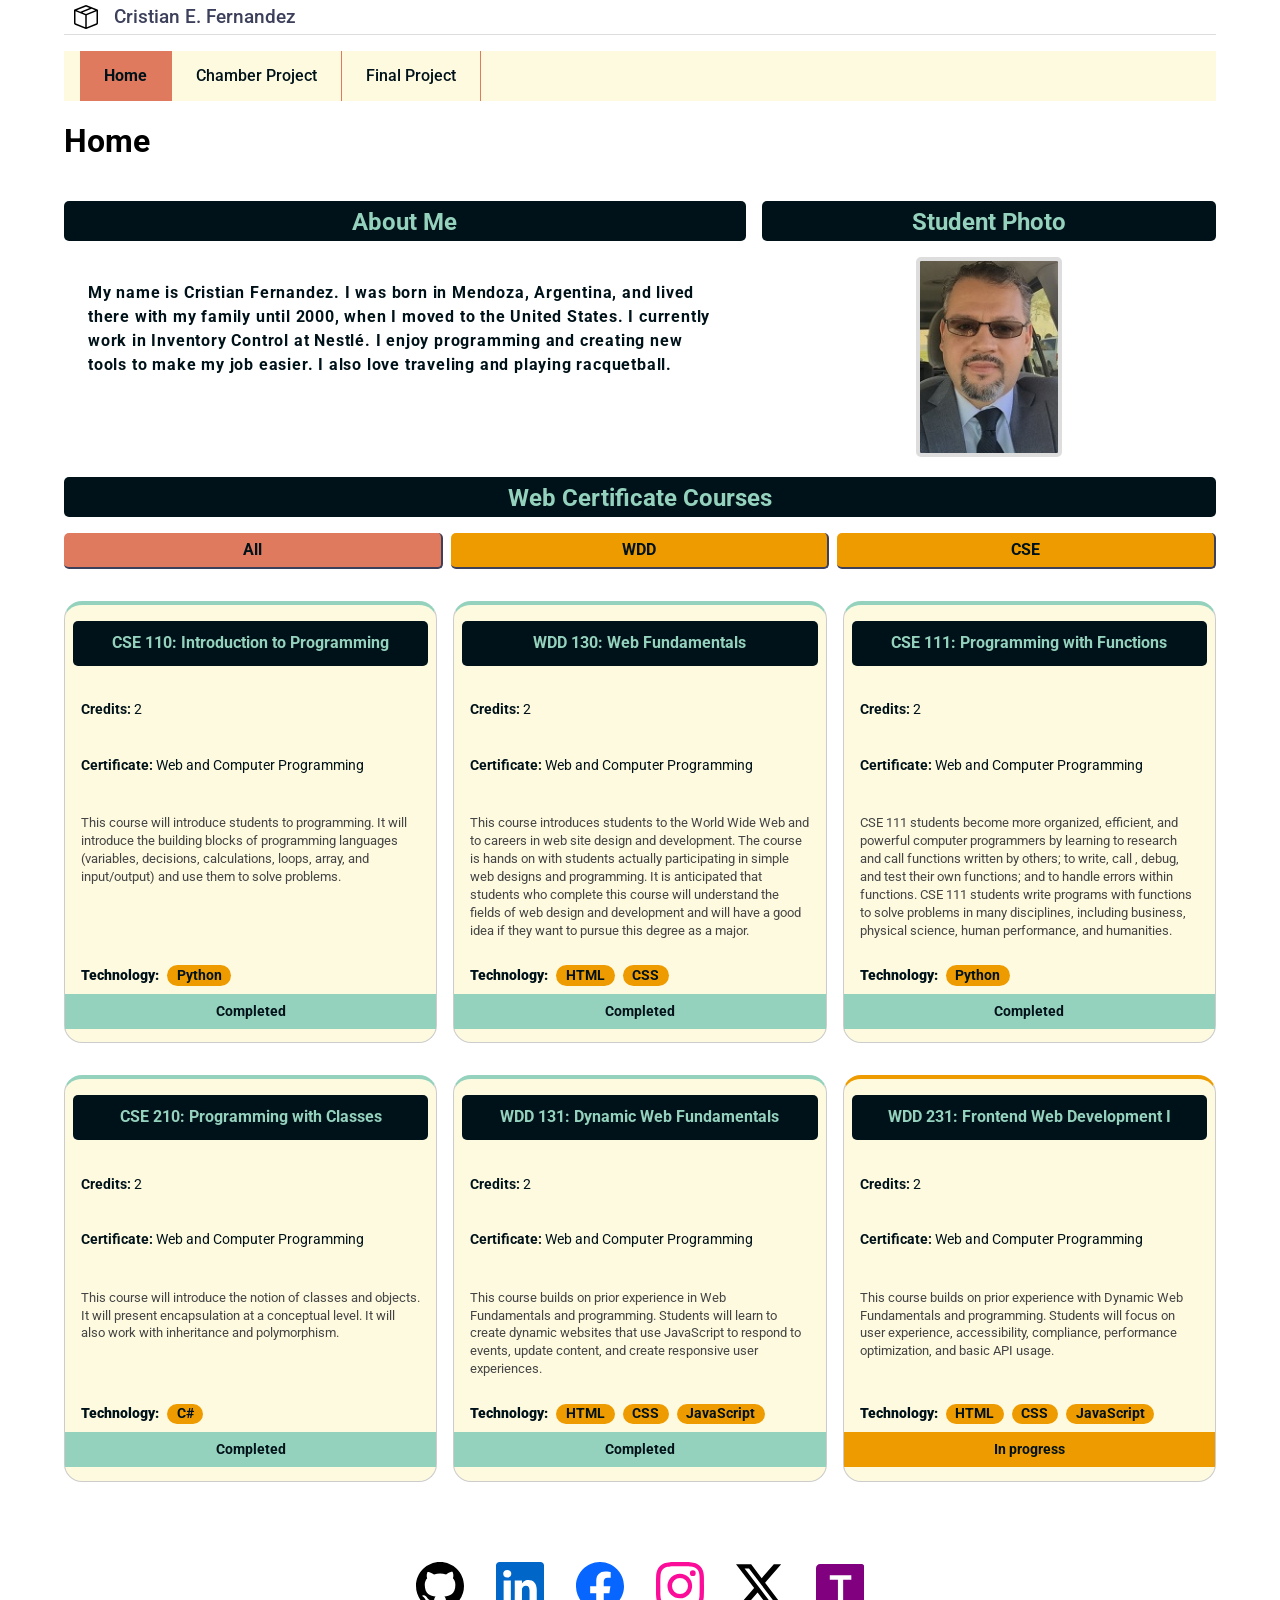
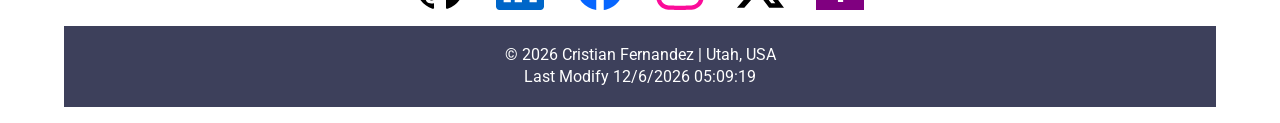
==== index.html @ 50470f6b "05-08-26_4" ====
<!DOCTYPE html>
<html lang="en">
<head>
    <meta charset="UTF-8">
    <meta name="viewport" content="width=device-width, initial-scale=1.0">
    <title>WDD 231 - Web Frontend Development I - Cristian Fernandez</title>
    <meta name="description"
        content="WDD 231 - Web Frontend Development I. Apply the concepts to a page that is responsive in both small and larger views." />
    <meta name="author" content="Cristian Fernandez" />
    <link rel="preconnect" href="https://fonts.googleapis.com">
    <link rel="preconnect" href="https://fonts.gstatic.com" crossorigin>
    <link rel="preload" as="style" href="https://fonts.googleapis.com/css2?family=Roboto:wght@400;700&display=swap">
    <link rel="stylesheet" href="https://fonts.googleapis.com/css2?family=Roboto:wght@400;700&display=swap" media="print"
        onload="this.media='all'">
    <noscript>
        <link rel="stylesheet" href="https://fonts.googleapis.com/css2?family=Roboto:wght@400;700&display=swap">
    </noscript>
    <link rel="stylesheet" href="normalize.css">
    <link rel="stylesheet" href="styles/small.css">
    <link rel="stylesheet" href="styles/larger.css">
    <script src="scripts/courses.js" defer></script>
    <script src="scripts/core.js" defer></script>
</head>
<body>
    <header>
        <img src="images/logo.svg" alt="site logo" width="1" height="1">
        <span>Cristian E. Fernandez</span>
        <button id="nav-button" class="hamburger" aria-label="navigation"></button>
    </header>
    <nav><ul>
        <li class="current"><a href="#">Home</a></li>
        <li><a href="#">Chamber Project</a></li>
        <li><a href="#">Final Project</a></li>
    </ul></nav>
    <main>
        <h1>Home</h1>
        <section class="me">
            <div class="card-top">
                <div class="card-title">
                    <h2>About Me</h2>
                    <p>
                        My name is Cristian Fernandez. I was born in Mendoza, Argentina, and lived there with my family until 2000, when I moved
                        to the United States.
                        I currently work in Inventory Control at Nestlé. I enjoy programming and creating new tools to make my job easier.
                        I also love traveling and playing racquetball.
                    </p>
                </div>
                <div class="card-title">
                    <h2>Student Photo</h2>
                    <img src="images/cristianf.jpg" alt="Portrait of Cristian" width="146" height="200" loading="lazy">
                </div>
            </div>
        </section>


        <section class="card-courses">
            <div class="card-title">
                <h2>Web Certificate Courses</h2>
            </div>
            
            <div class="card-filter">
                <button class="filter-button" aria-label="Filter courses by category">All</button>
                <button class="filter-button" aria-label="Filter courses by category">WDD</button>
                <button class="filter-button" aria-label="Filter courses by category">CSE</button>
            </div>        
        
            <div id="courses-container" class="card-container">
                <!-- dynamically inserted here -->
                
            </div>
        
        </section>
    </main>
    <footer>
        <div class="social-links">
            <a href="https://github.com/your-github-username" target="_blank" rel="github">
                <img src="images/github.svg" alt="GitHub icon">
            </a>
            <a href="https://www.linkedin.com/in/your-linkedin-username" target="_blank" rel="linkedin">
                <img src="images/linkedin.svg" alt="LinkedIn icon">
            </a>
            <a href="https://www.facebook.com/your-facebook-username" target="_blank" rel="facebook">
                <img src="images/facebook.svg" alt="Facebook icon">
            </a>
            <a href="https://www.instagram.com/your-instagram-username" target="_blank" rel="instagram">
                <img src="images/instagram.svg" alt="Instagram icon">
            </a>
            <a href="https://twitter.com/your-twitter-username" target="_blank" rel="twitter">
                <img src="images/twitter-x.svg" alt="Twitter icon">
            </a>
            <a href="https://teams.microsoft.com/your-teams-link" target="_blank" rel="ms-teams">
                <img src="images/microsoft-teams.svg" alt="Microsoft Teams icon">
            </a>
        </div>
        <div class="last-updated">
                <p>&copy; <span id="currentyear"></span></p>
                <p id="lastModified"></p>
        </div>
    </footer>
</body>
</html>
---- styles/small.css ----
/* ------------COLORS------------ */
:root {
    --terracotta: #e07a5f;
    --deep-slate-blue: #3d405b;
    --primary: #0a9396;
    --secondary: #94d2bd;
    --accent: #ee9b00;
    --background: #fefae0;
    --text: #001219;
}
* {
    padding: 0;
    box-sizing: border-box;
}
body {
    font-family: Roboto, Helvetica, sans-serif;
    font-weight: 400;
    max-width: 90%;
    margin: 0 auto;
}

/***************** HEADER *****************/
header {
    display: grid;
    grid-template-columns: 24px auto 44px;
    padding: 5px 0 5px 10px;
    align-items: end;
    border-bottom: solid 1px #ddd;
    column-gap: 8px;
}
header img {
    display: block;
    width: 100%;
    height: auto;
}
header span {
    font-size: 1.2rem;
    color: var(--deep-slate-blue);
    font-weight: 500;
}

/***************** NAVIGATION *****************/
/***************** Hamburger ******************/
.hamburger {
    background: none;
    border: none;
    color: var(--deep-slate-blue);
    cursor: pointer;
}
/* .hamburger::after {
    content: "\2630";
    font-size: 2rem;
} */
.hamburger::before {
    content: "\2630";
    font-size: 1.5rem;
}
.hamburger.show::before {
    content: "\00D7";
}
/******************** Nav ********************/
.navigation {
    display: none;
}
.navigation.show {
    display: block;
}
.navigation ul {
    display: flex;
}

/******************** Nav Menu ********************/
nav {
    background: var(--background);
    display: none;
    width: 100%;
}

nav.show {
    display: block;
}

nav ul {
    list-style: none;
    display: flex;
    flex-direction: column;
    padding: 0;
    margin: 0;
}

nav li {
    border-bottom: 1px solid var(--terracotta);
}

nav li:last-child {
    border-bottom: none;
}

nav a {
    display: block;
    padding: 0.75rem 1rem;
    text-decoration: none;
    color: var(--text);
    font-weight: 500;
    background: var(--background);
    transition: background-color 0.3s ease;
}

nav a:hover {
    background: var(--terracotta);
    color: var(--text);
}

nav li.current a {
    background: var(--terracotta);
    color: var(--text);
    font-weight: 700;
}

/******************** End Nav Menu ********************/


/******************** sections ********************/

.card-top {
    display: block;
    flex-direction: column;
    gap: 1rem;
}

.card-top > :first-child {
    border-radius: 8px;
}

.card-bottom {
    width: 100%;
    border-radius: 8px;
}

.card-top img {
    display: block;
    margin: 0 auto;
    border-radius: 5px;
    border: solid 4px #ddd  ;
    /* width: 146px;
    height: 200px; */
    object-fit: cover;
}

.card-title h2 {
    display: block;
    width: 100%;
    height: 2.5rem;
    padding: 0.5rem;
    text-align: center;
    color: var(--secondary);
    margin-bottom: 1rem;
    background-color: #001219;
    border-radius: 5px;
}
.card-title p {
    padding: 1.5rem;
    line-height: 1.5;
    color: var(--text);
    font-weight: 700;
    letter-spacing: 0.05rem;
}






    /*** card-courses section **/

.card-filter {
    display: flex;
    flex-direction: row;
    justify-content: space-between;
    align-items: center;
    margin-bottom: 1rem;
    gap: 0.5rem;
}

.card-filter button {
    background: var(--accent);
    flex: 1;
    border: none;
    border-bottom: solid 2px var(--deep-slate-blue);
    border-right: solid 2px var(--deep-slate-blue);
    border-radius: 5px;
    color: var(--text);
    font-weight: 700;
    padding: 0.5rem 1rem;
    cursor: pointer;
    transition: background-color 0.2s ease;
}

.card-filter button:hover {
    background: var(--accent);
}

.card-filter button.active {
    background: var(--terracotta);
    color: var(--text);

}

/*** card-container grid ***/

.card-container {
    display: block;
    /* grid-template-columns: repeat(3, 1fr); */
    gap: 1rem;
    margin:  2rem 0;
}

.course-card {
    background-color: var(--background);
    border-radius: 18px;
    display: flex;
    flex-direction: column;
    border: 1px solid #ccc;
    margin-bottom: 1rem;
}

.course-card.completed {
    border-top: 4px solid var(--secondary);
}

.course-card.in-progress {
    border-top: 4px solid var(--accent);
}

.course-card h3 {
    background-color: var(--text);
    color: var(--secondary);
    margin: 1rem 0.5rem ;
    padding: 0.75rem 1rem;
    font-size: 1rem;
    text-align: center;
    line-height: 1.3;
    border-radius: 5px ;
}

.course-card p {
    padding: 0.3rem 1rem;
    font-size: 0.85rem;
    color: var(--text);
    line-height: 1.4;
}

.course-card .description {
    flex-grow: 1;
    font-size: 0.8rem;
    color: #444;
    padding-top: 0.5rem;
}

.tech-list {
    display: flex;
    flex-wrap: wrap;
    align-items: center;
    gap: 0.5rem;
    padding: 0.5rem 1rem;
    font-size: 0.85rem;
    font-weight: 700;
    color: var(--text);
}

.tech-tag {
    background-color: var(--accent);
    color: var(--text);
    font-size: 0.85rem;
    font-weight: 700;
    padding: 0.15rem 0.6rem;
    border-radius: 12px;
}

.course-card .status {
    text-align: center;
    padding: 0.5rem 1rem;
    font-weight: 700;
    font-size: 0.85rem;
    margin-top: auto;
}

.course-card .status.completed {
    background-color: var(--secondary);
    color: var(--text);
}

.course-card .status.in-progress {
    background-color: var(--accent);
    color: var(--text);
}

    /*** End card-courses section **/



/******************** End sections ********************/

/******************** Footer ********************/
footer {
    background: white;
    padding: 1rem 0;
}

footer .social-links {
    display: flex;
    justify-content: center;
    align-items: center;
    gap: 2rem;
    flex-wrap: wrap;
    background: white;
    padding: 1rem 0;
}

footer .social-links a {
    display: inline-flex;
}

footer .social-links img {
    display: block;
    width: 48px;
    height: auto;
}

footer .last-updated {
    background: #3d405b;
    color: white;
    padding: 1rem;
    text-align: center;
}

footer .last-updated p {
    margin: 0.25rem 0;
}
---- styles/larger.css ----
@media only screen and (min-width: 390px) {
    /******************** Header & Nav ********************/
    
    header {
        display: grid;
        grid-template-columns: 24px auto 1fr;
        align-items: center;
        column-gap: 1rem;
    }

    .hamburger {
        display: none;
    }

    nav {
        display: block;
        position: static;
        width: 100%;
        background: var(--background);
        padding: 0 1rem;
        margin-top: 1rem;
    }

    nav ul {
        flex-direction: row;
    }
    
    nav li {
        border-bottom: none;
        border-right: 1px solid var(--terracotta);
    }
    nav a {
        /* gap: 0; */
        padding: 1rem 1.5rem;
        background: transparent;
        color: var(--text);
    }

    nav a:hover {
        background: var(--deep-slate-blue);
        color: white;
    }

    nav li.current a {
        background: var(--terracotta);
        color: var(--text);
    }

    .card-top {
        display: flex;
        flex-direction: row;
        gap: 1rem;
    }
        .card-top> :first-child {
            width: 60%;
            border-radius: 8px;
        }
    .card-top> :nth-child(2) {
        width: 40%;
    }
    .card-container {
        display: grid;
        grid-template-columns: repeat(3, 1fr);
        gap: 1rem;
        margin: 2rem 0;
    }




}
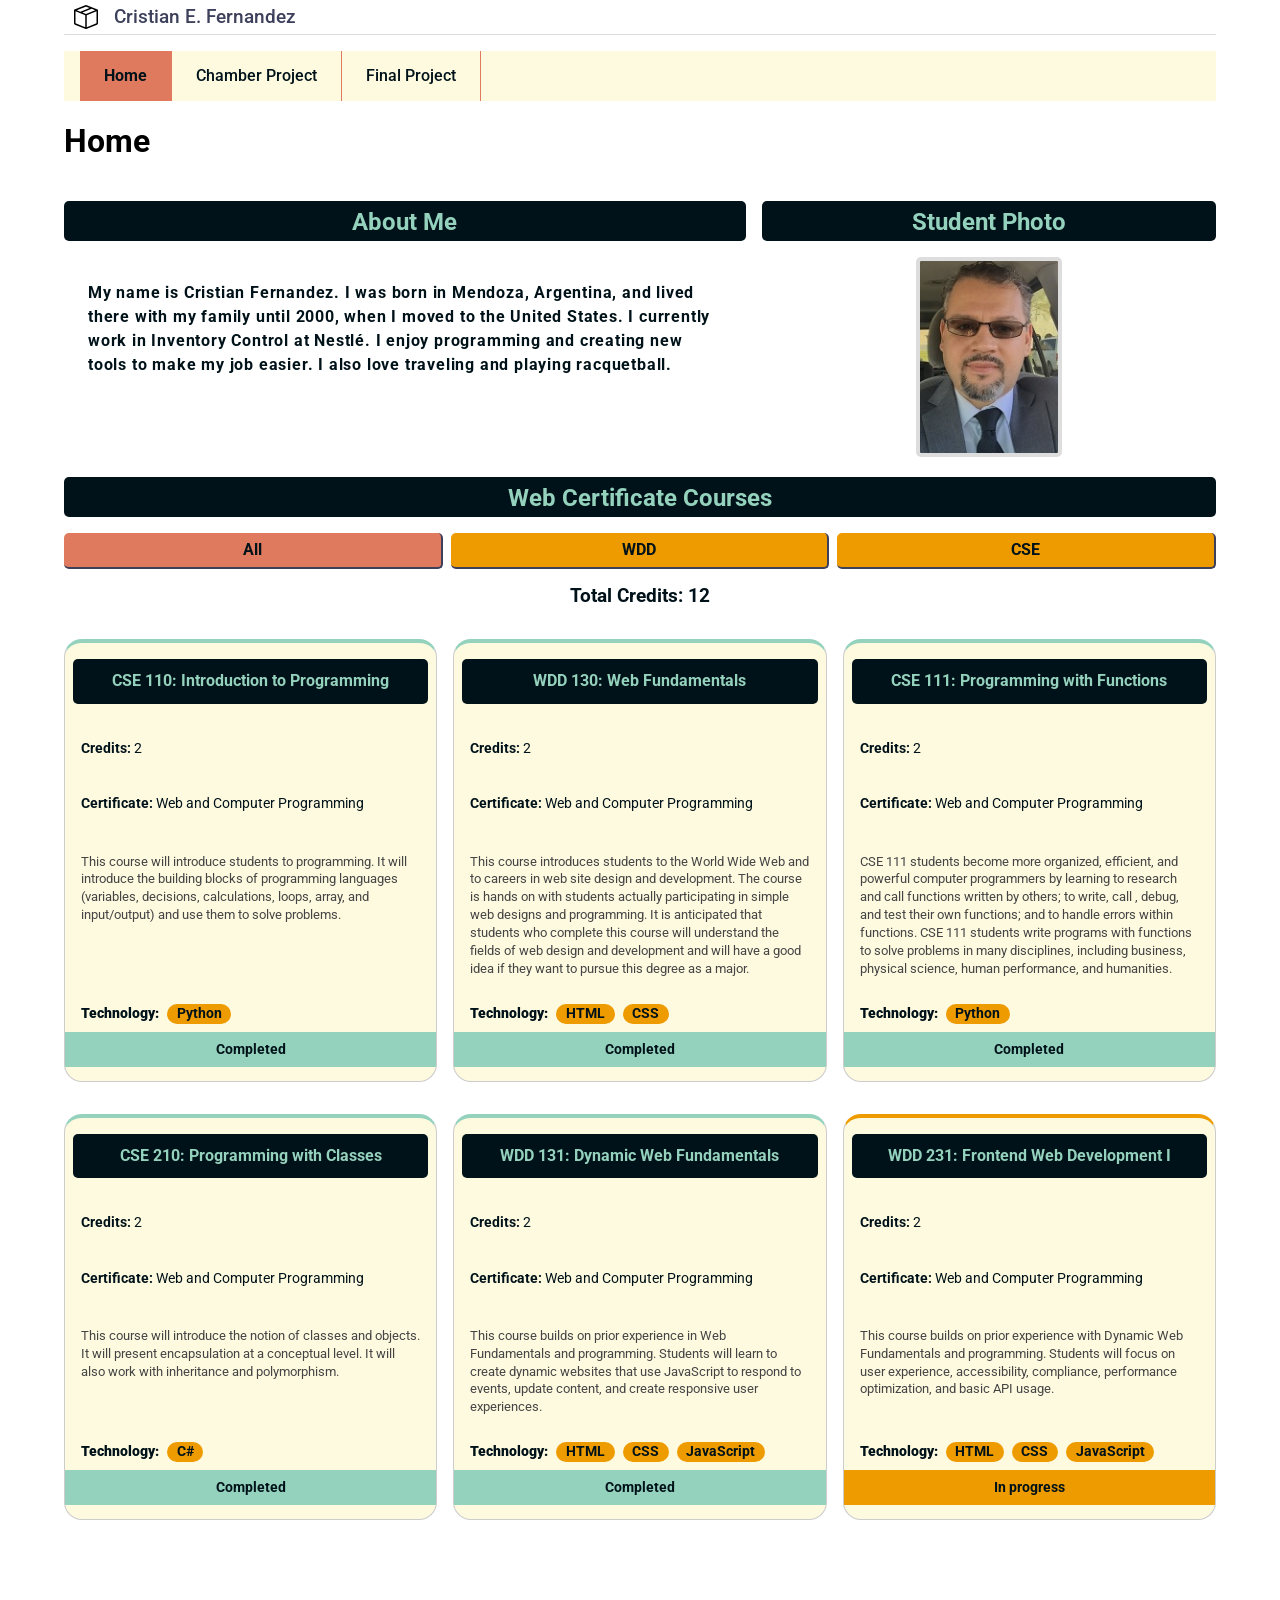
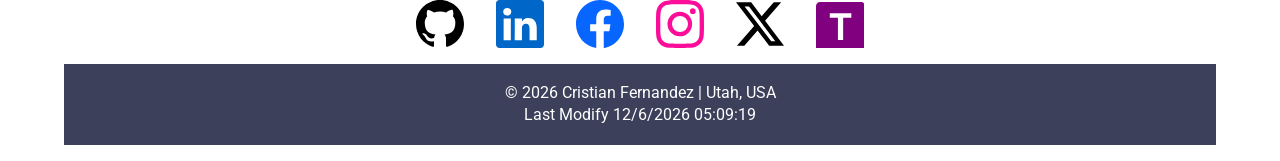
==== commit aadcd694: "05-09-26" ====
--- a/index.html
+++ b/index.html
@@ -57,13 +57,15 @@
             <div class="card-title">
                 <h2>Web Certificate Courses</h2>
             </div>
-            
+        </section>
+        <section>
             <div class="card-filter">
                 <button class="filter-button" aria-label="Filter courses by category">All</button>
                 <button class="filter-button" aria-label="Filter courses by category">WDD</button>
                 <button class="filter-button" aria-label="Filter courses by category">CSE</button>
             </div>        
         
+            <p id="total-credits">Total Credits: 0</p>
             <div id="courses-container" class="card-container">
                 <!-- dynamically inserted here -->
                 
@@ -73,23 +75,23 @@
     </main>
     <footer>
         <div class="social-links">
-            <a href="https://github.com/your-github-username" target="_blank" rel="github">
-                <img src="images/github.svg" alt="GitHub icon">
+            <a href="https://github.com/thecef02" target="_blank" rel="github">
+                <img src="images/github.svg" alt="Link to GitHub web page">
             </a>
-            <a href="https://www.linkedin.com/in/your-linkedin-username" target="_blank" rel="linkedin">
-                <img src="images/linkedin.svg" alt="LinkedIn icon">
+            <a href="https://www.linkedin.com/in/cristian-e-fernandez" target="_blank" rel="linkedin">
+                <img src="images/linkedin.svg" alt="Link to LinkedIn page">
             </a>
             <a href="https://www.facebook.com/your-facebook-username" target="_blank" rel="facebook">
-                <img src="images/facebook.svg" alt="Facebook icon">
+                <img src="images/facebook.svg" alt="Link to Facebook page">
             </a>
             <a href="https://www.instagram.com/your-instagram-username" target="_blank" rel="instagram">
-                <img src="images/instagram.svg" alt="Instagram icon">
+                <img src="images/instagram.svg" alt="Link to Instagram page">
             </a>
             <a href="https://twitter.com/your-twitter-username" target="_blank" rel="twitter">
-                <img src="images/twitter-x.svg" alt="Twitter icon">
+                <img src="images/twitter-x.svg" alt="Link to Twitter page">
             </a>
             <a href="https://teams.microsoft.com/your-teams-link" target="_blank" rel="ms-teams">
-                <img src="images/microsoft-teams.svg" alt="Microsoft Teams icon">
+                <img src="images/microsoft-teams.svg" alt="Link to Microsoft Teams page">
             </a>
         </div>
         <div class="last-updated">
--- a/styles/small.css
+++ b/styles/small.css
@@ -120,6 +120,17 @@
 /******************** End Nav Menu ********************/
 
 
+#total-credits{
+    margin-top: 1rem;
+    font-size: 1.2rem;
+    font-weight: 700;
+    color: var(--text);
+    width: 100%;
+    text-align: center;
+}
+
+
+
 /******************** sections ********************/
 
 .card-top {
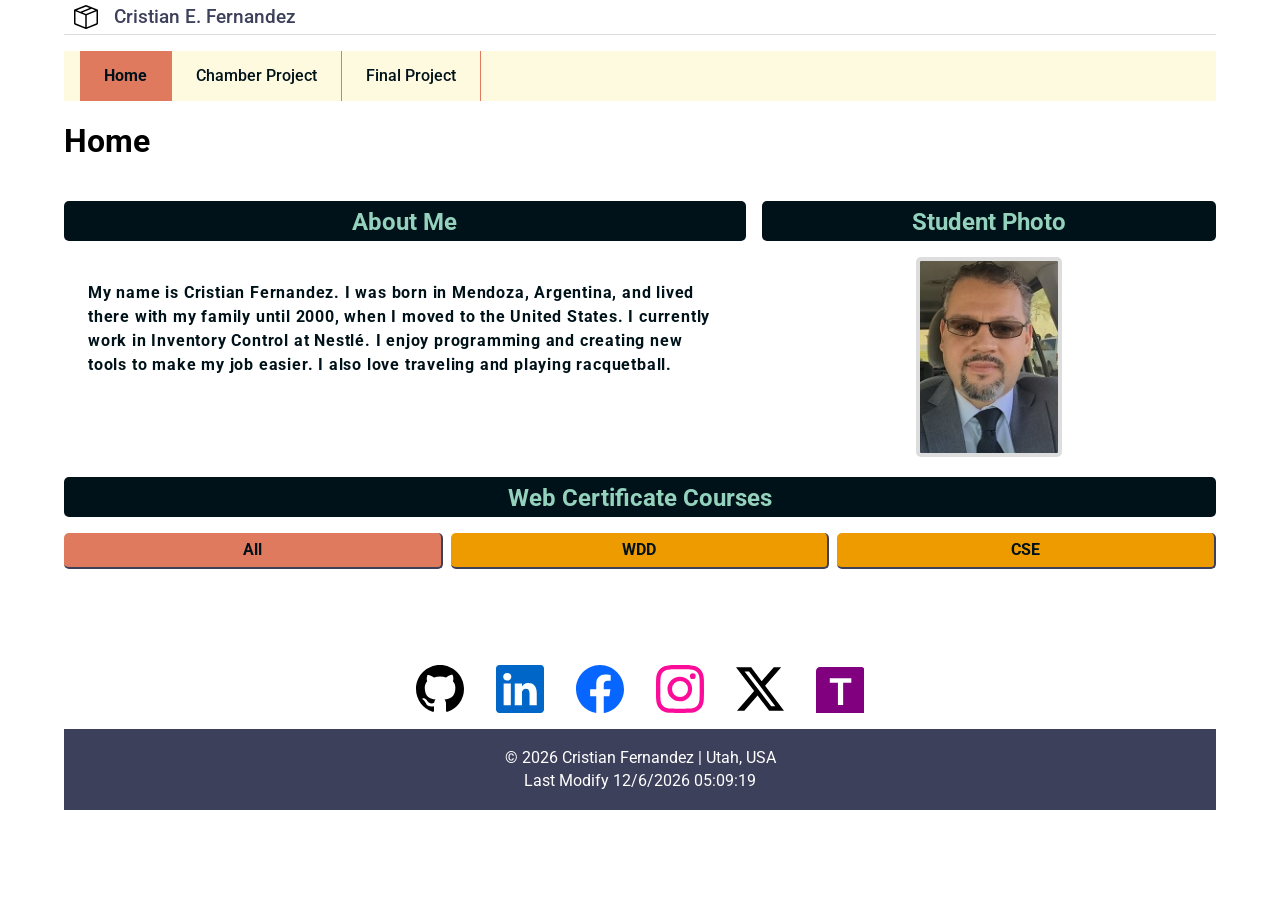
==== commit 977721d2: "05-13-26" ====
--- a/index.html
+++ b/index.html
@@ -7,6 +7,12 @@
     <meta name="description"
         content="WDD 231 - Web Frontend Development I. Apply the concepts to a page that is responsive in both small and larger views." />
     <meta name="author" content="Cristian Fernandez" />
+    
+    <meta property="og:title" content="WDD 231 - Web Frontend Development I">
+    <meta property="og:description" content="Discover learning resources, projects, and insights from WDD 231 - Web Frontend Development I. Explore responsive design, web development techniques, and more." />
+    <meta property="og:url" content="https://thecef02.github.io/wdd231/index.html">
+    <meta property="og:image" content="https://thecef02.github.io/wdd231/images/logo.svg">
+    
     <link rel="preconnect" href="https://fonts.googleapis.com">
     <link rel="preconnect" href="https://fonts.gstatic.com" crossorigin>
     <link rel="preload" as="style" href="https://fonts.googleapis.com/css2?family=Roboto:wght@400;700&display=swap">
@@ -15,6 +21,7 @@
     <noscript>
         <link rel="stylesheet" href="https://fonts.googleapis.com/css2?family=Roboto:wght@400;700&display=swap">
     </noscript>
+    <link rel="icon" href="images/favicon.ico">
     <link rel="stylesheet" href="normalize.css">
     <link rel="stylesheet" href="styles/small.css">
     <link rel="stylesheet" href="styles/larger.css">
@@ -57,15 +64,13 @@
             <div class="card-title">
                 <h2>Web Certificate Courses</h2>
             </div>
-        </section>
-        <section>
+            
             <div class="card-filter">
                 <button class="filter-button" aria-label="Filter courses by category">All</button>
                 <button class="filter-button" aria-label="Filter courses by category">WDD</button>
                 <button class="filter-button" aria-label="Filter courses by category">CSE</button>
             </div>        
         
-            <p id="total-credits">Total Credits: 0</p>
             <div id="courses-container" class="card-container">
                 <!-- dynamically inserted here -->
                 
@@ -75,23 +80,23 @@
     </main>
     <footer>
         <div class="social-links">
-            <a href="https://github.com/thecef02" target="_blank" rel="github">
-                <img src="images/github.svg" alt="Link to GitHub web page">
+            <a href="https://github.com/your-github-username" target="_blank" rel="github">
+                <img src="images/github.svg" alt="GitHub icon">
             </a>
-            <a href="https://www.linkedin.com/in/cristian-e-fernandez" target="_blank" rel="linkedin">
-                <img src="images/linkedin.svg" alt="Link to LinkedIn page">
+            <a href="https://www.linkedin.com/in/your-linkedin-username" target="_blank" rel="linkedin">
+                <img src="images/linkedin.svg" alt="LinkedIn icon">
             </a>
             <a href="https://www.facebook.com/your-facebook-username" target="_blank" rel="facebook">
-                <img src="images/facebook.svg" alt="Link to Facebook page">
+                <img src="images/facebook.svg" alt="Facebook icon">
             </a>
             <a href="https://www.instagram.com/your-instagram-username" target="_blank" rel="instagram">
-                <img src="images/instagram.svg" alt="Link to Instagram page">
+                <img src="images/instagram.svg" alt="Instagram icon">
             </a>
             <a href="https://twitter.com/your-twitter-username" target="_blank" rel="twitter">
-                <img src="images/twitter-x.svg" alt="Link to Twitter page">
+                <img src="images/twitter-x.svg" alt="Twitter icon">
             </a>
             <a href="https://teams.microsoft.com/your-teams-link" target="_blank" rel="ms-teams">
-                <img src="images/microsoft-teams.svg" alt="Link to Microsoft Teams page">
+                <img src="images/microsoft-teams.svg" alt="Microsoft Teams icon">
             </a>
         </div>
         <div class="last-updated">
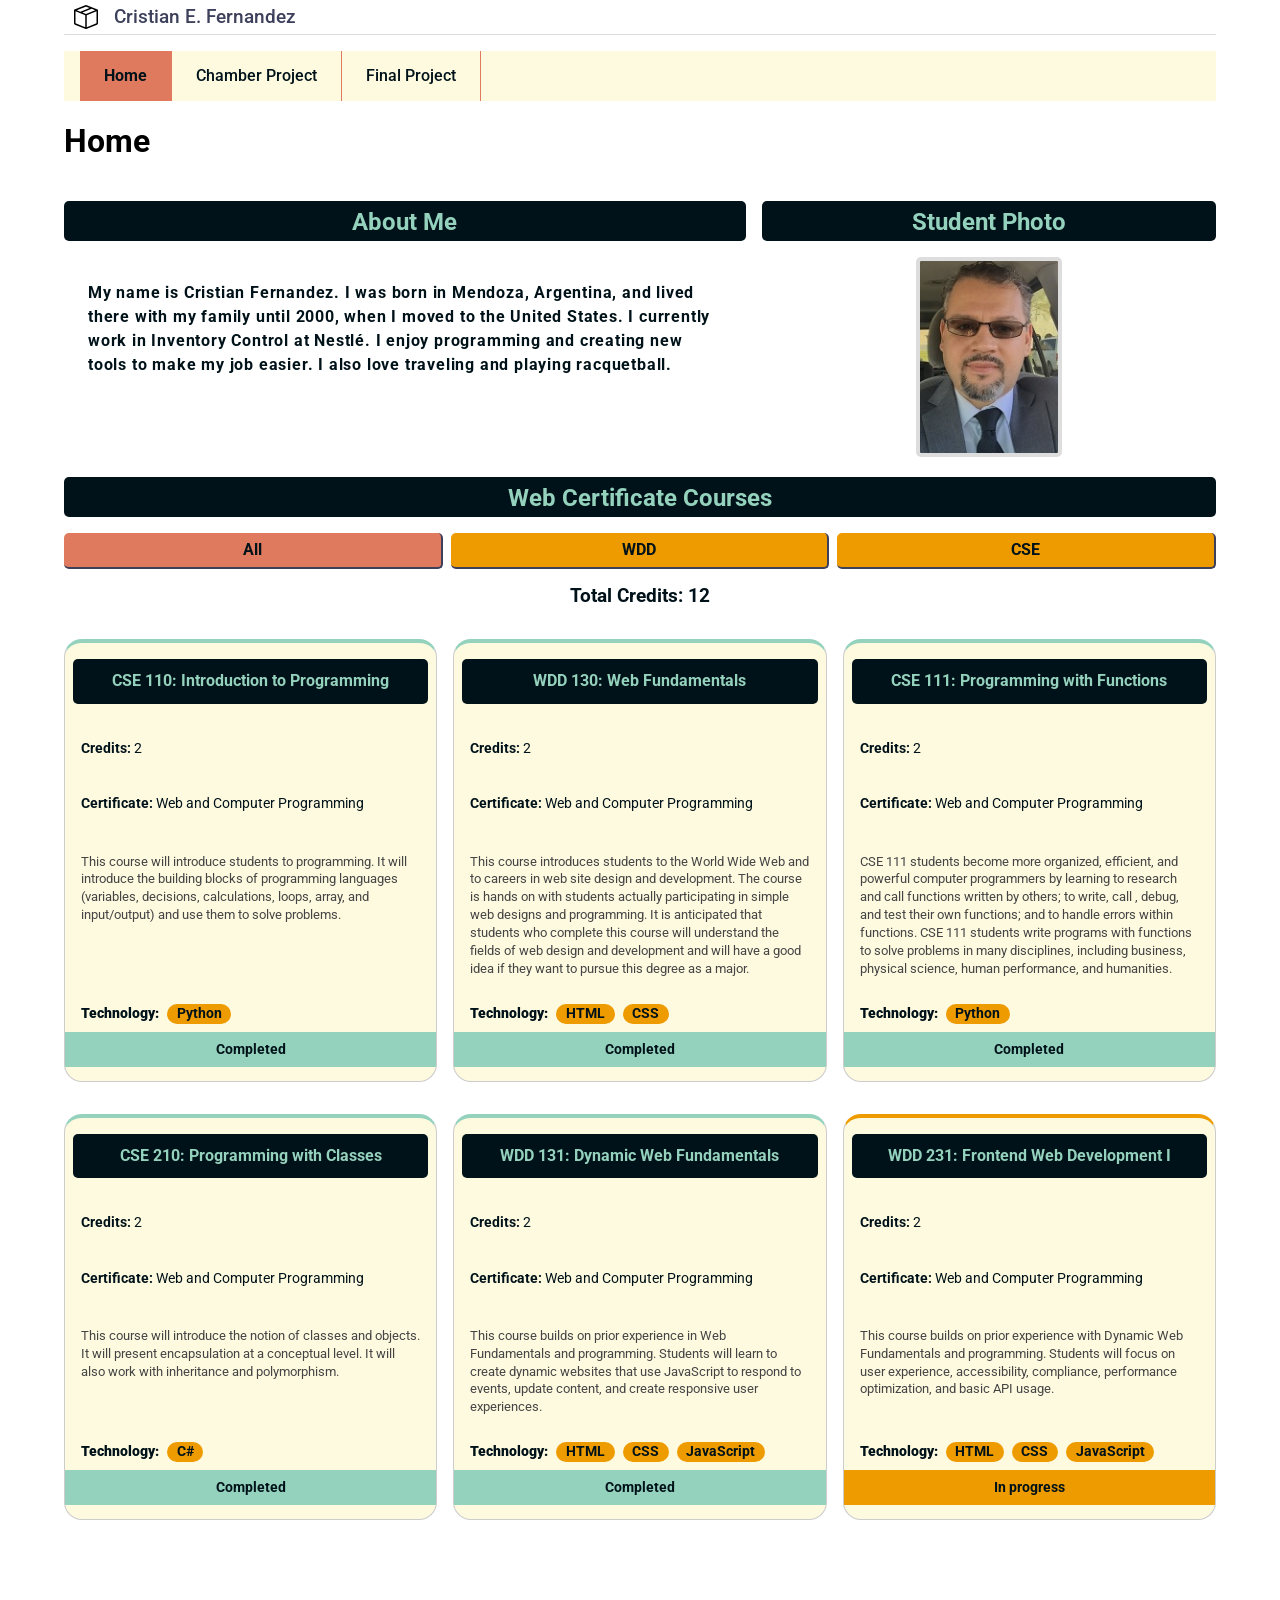
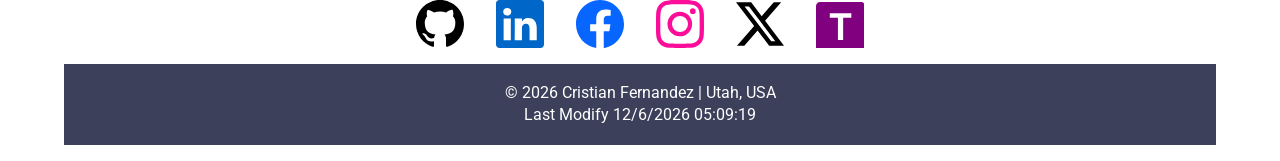
==== commit a2b1221e: "Merge branch 'main' of https://github.com/thecef02/wdd231" ====
--- a/index.html
+++ b/index.html
@@ -64,13 +64,15 @@
             <div class="card-title">
                 <h2>Web Certificate Courses</h2>
             </div>
-            
+        </section>
+        <section>
             <div class="card-filter">
                 <button class="filter-button" aria-label="Filter courses by category">All</button>
                 <button class="filter-button" aria-label="Filter courses by category">WDD</button>
                 <button class="filter-button" aria-label="Filter courses by category">CSE</button>
             </div>        
         
+            <h2 id="total-credits">Total Credits: 0</h2>
             <div id="courses-container" class="card-container">
                 <!-- dynamically inserted here -->
                 
@@ -80,23 +82,23 @@
     </main>
     <footer>
         <div class="social-links">
-            <a href="https://github.com/your-github-username" target="_blank" rel="github">
-                <img src="images/github.svg" alt="GitHub icon">
+            <a href="https://github.com/thecef02" target="_blank" rel="github">
+                <img src="images/github.svg" alt="Link to GitHub web page">
             </a>
-            <a href="https://www.linkedin.com/in/your-linkedin-username" target="_blank" rel="linkedin">
-                <img src="images/linkedin.svg" alt="LinkedIn icon">
+            <a href="https://www.linkedin.com/in/cristian-e-fernandez" target="_blank" rel="linkedin">
+                <img src="images/linkedin.svg" alt="Link to LinkedIn page">
             </a>
             <a href="https://www.facebook.com/your-facebook-username" target="_blank" rel="facebook">
-                <img src="images/facebook.svg" alt="Facebook icon">
+                <img src="images/facebook.svg" alt="Link to Facebook page">
             </a>
             <a href="https://www.instagram.com/your-instagram-username" target="_blank" rel="instagram">
-                <img src="images/instagram.svg" alt="Instagram icon">
+                <img src="images/instagram.svg" alt="Link to Instagram page">
             </a>
             <a href="https://twitter.com/your-twitter-username" target="_blank" rel="twitter">
-                <img src="images/twitter-x.svg" alt="Twitter icon">
+                <img src="images/twitter-x.svg" alt="Link to Twitter page">
             </a>
             <a href="https://teams.microsoft.com/your-teams-link" target="_blank" rel="ms-teams">
-                <img src="images/microsoft-teams.svg" alt="Microsoft Teams icon">
+                <img src="images/microsoft-teams.svg" alt="Link to Microsoft Teams page">
             </a>
         </div>
         <div class="last-updated">
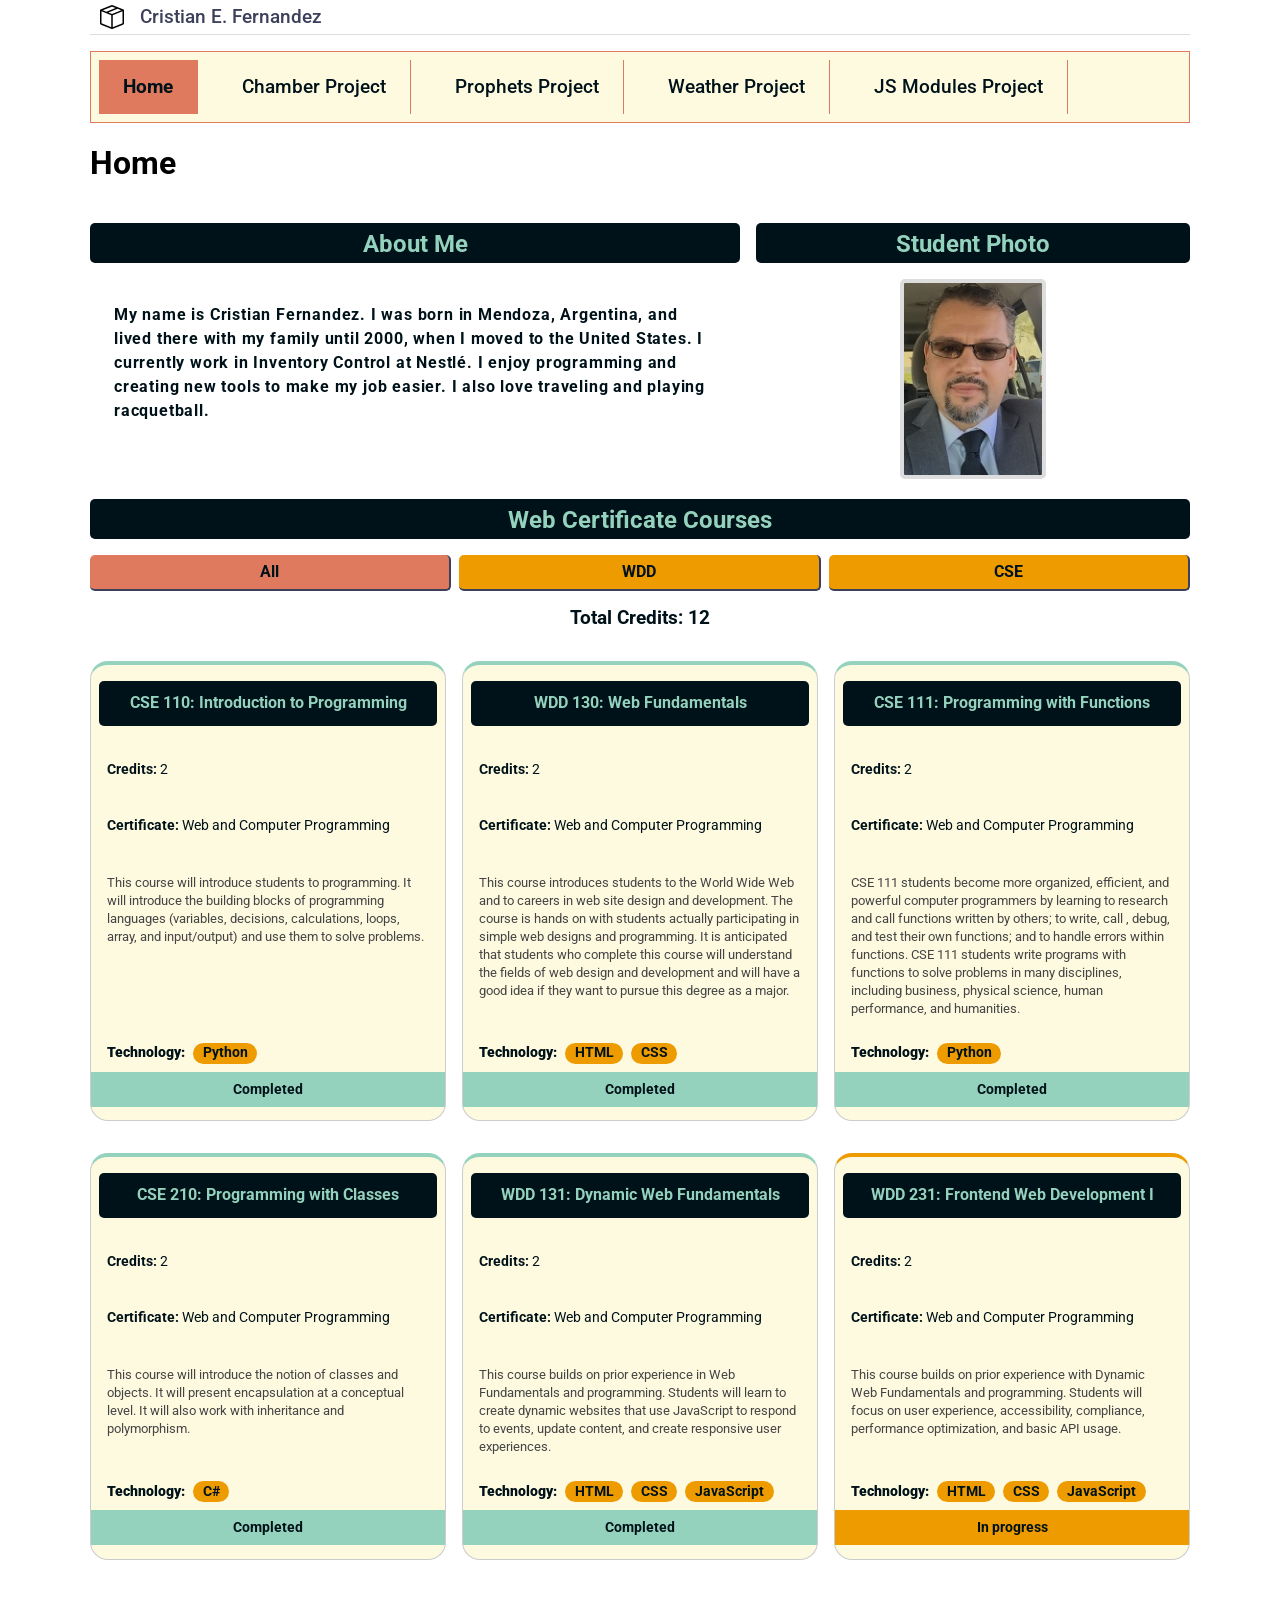
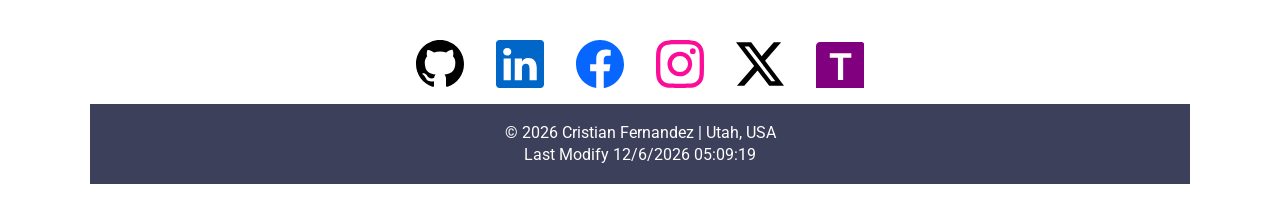
==== commit 2ffc8c00: "05-21-26" ====
--- a/index.html
+++ b/index.html
@@ -36,8 +36,10 @@
     </header>
     <nav><ul>
         <li class="current"><a href="#">Home</a></li>
-        <li><a href="#">Chamber Project</a></li>
-        <li><a href="#">Final Project</a></li>
+        <li><a href="chamber/directory.html">Chamber Project</a></li>
+        <li><a href="prophets.html">Prophets Project</a></li>
+        <li><a href="weather.html">Weather Project</a></li>
+        <li><a href="week3/modules.html">JS Modules Project</a></li>
     </ul></nav>
     <main>
         <h1>Home</h1>
--- a/styles/small.css
+++ b/styles/small.css
@@ -15,7 +15,7 @@
 body {
     font-family: Roboto, Helvetica, sans-serif;
     font-weight: 400;
-    max-width: 90%;
+    max-width: 1100px;
     margin: 0 auto;
 }
 
@@ -74,6 +74,8 @@
     background: var(--background);
     display: none;
     width: 100%;
+    border: solid 1px var(--terracotta);
+    padding: 10px;
 }
 
 nav.show {
@@ -83,7 +85,8 @@
 nav ul {
     list-style: none;
     display: flex;
-    flex-direction: column;
+    flex-wrap: wrap;
+    gap: 0rem 1.25rem;
     padding: 0;
     margin: 0;
 }
@@ -104,6 +107,7 @@
     font-weight: 500;
     background: var(--background);
     transition: background-color 0.3s ease;
+    font-size: 1.2rem;
 }
 
 nav a:hover {
--- a/styles/larger.css
+++ b/styles/larger.css
@@ -17,7 +17,7 @@
         position: static;
         width: 100%;
         background: var(--background);
-        padding: 0 1rem;
+        padding: 0.5rem;
         margin-top: 1rem;
     }
 
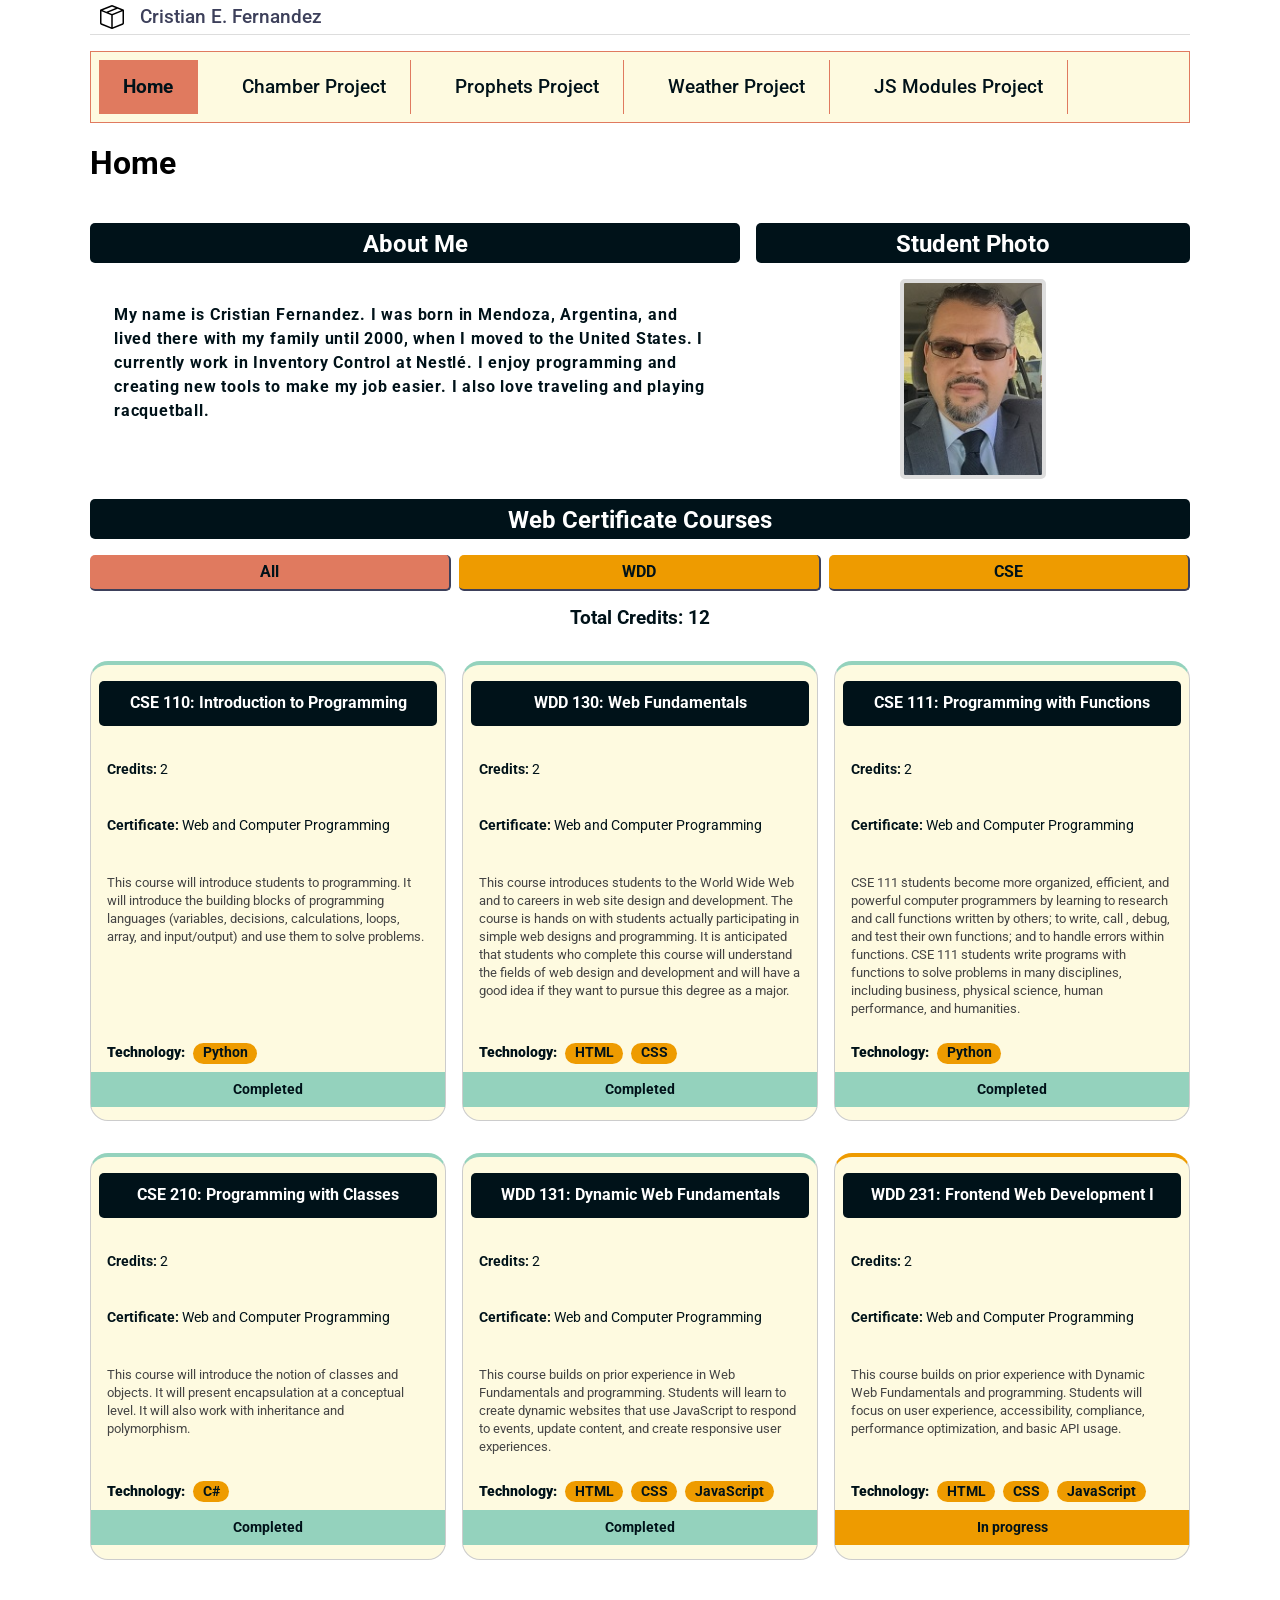
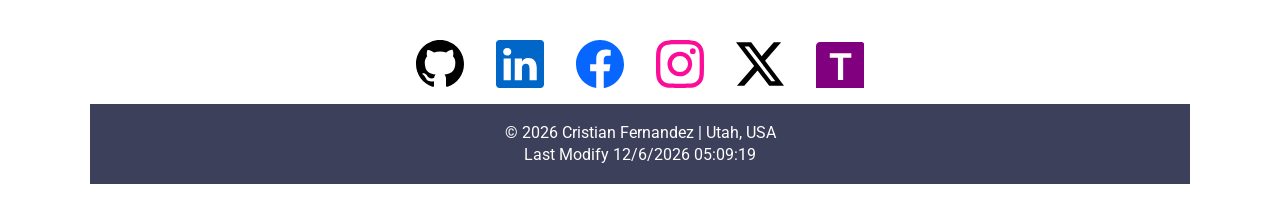
==== commit 1e80d43c: "05-21-26_5" ====
--- a/index.html
+++ b/index.html
@@ -36,7 +36,7 @@
     </header>
     <nav><ul>
         <li class="current"><a href="#">Home</a></li>
-        <li><a href="chamber/directory.html">Chamber Project</a></li>
+        <li><a href="chamber/index.html">Chamber Project</a></li>
         <li><a href="prophets.html">Prophets Project</a></li>
         <li><a href="weather.html">Weather Project</a></li>
         <li><a href="week3/modules.html">JS Modules Project</a></li>
--- a/styles/small.css
+++ b/styles/small.css
@@ -85,7 +85,8 @@
 nav ul {
     list-style: none;
     display: flex;
-    flex-wrap: wrap;
+    /* flex-wrap: wrap; */
+    flex-direction: column;
     gap: 0rem 1.25rem;
     padding: 0;
     margin: 0;
@@ -168,7 +169,7 @@
     height: 2.5rem;
     padding: 0.5rem;
     text-align: center;
-    color: var(--secondary);
+    color: #fff;
     margin-bottom: 1rem;
     background-color: #001219;
     border-radius: 5px;
@@ -249,7 +250,7 @@
 
 .course-card h3 {
     background-color: var(--text);
-    color: var(--secondary);
+    color: #fff;
     margin: 1rem 0.5rem ;
     padding: 0.75rem 1rem;
     font-size: 1rem;
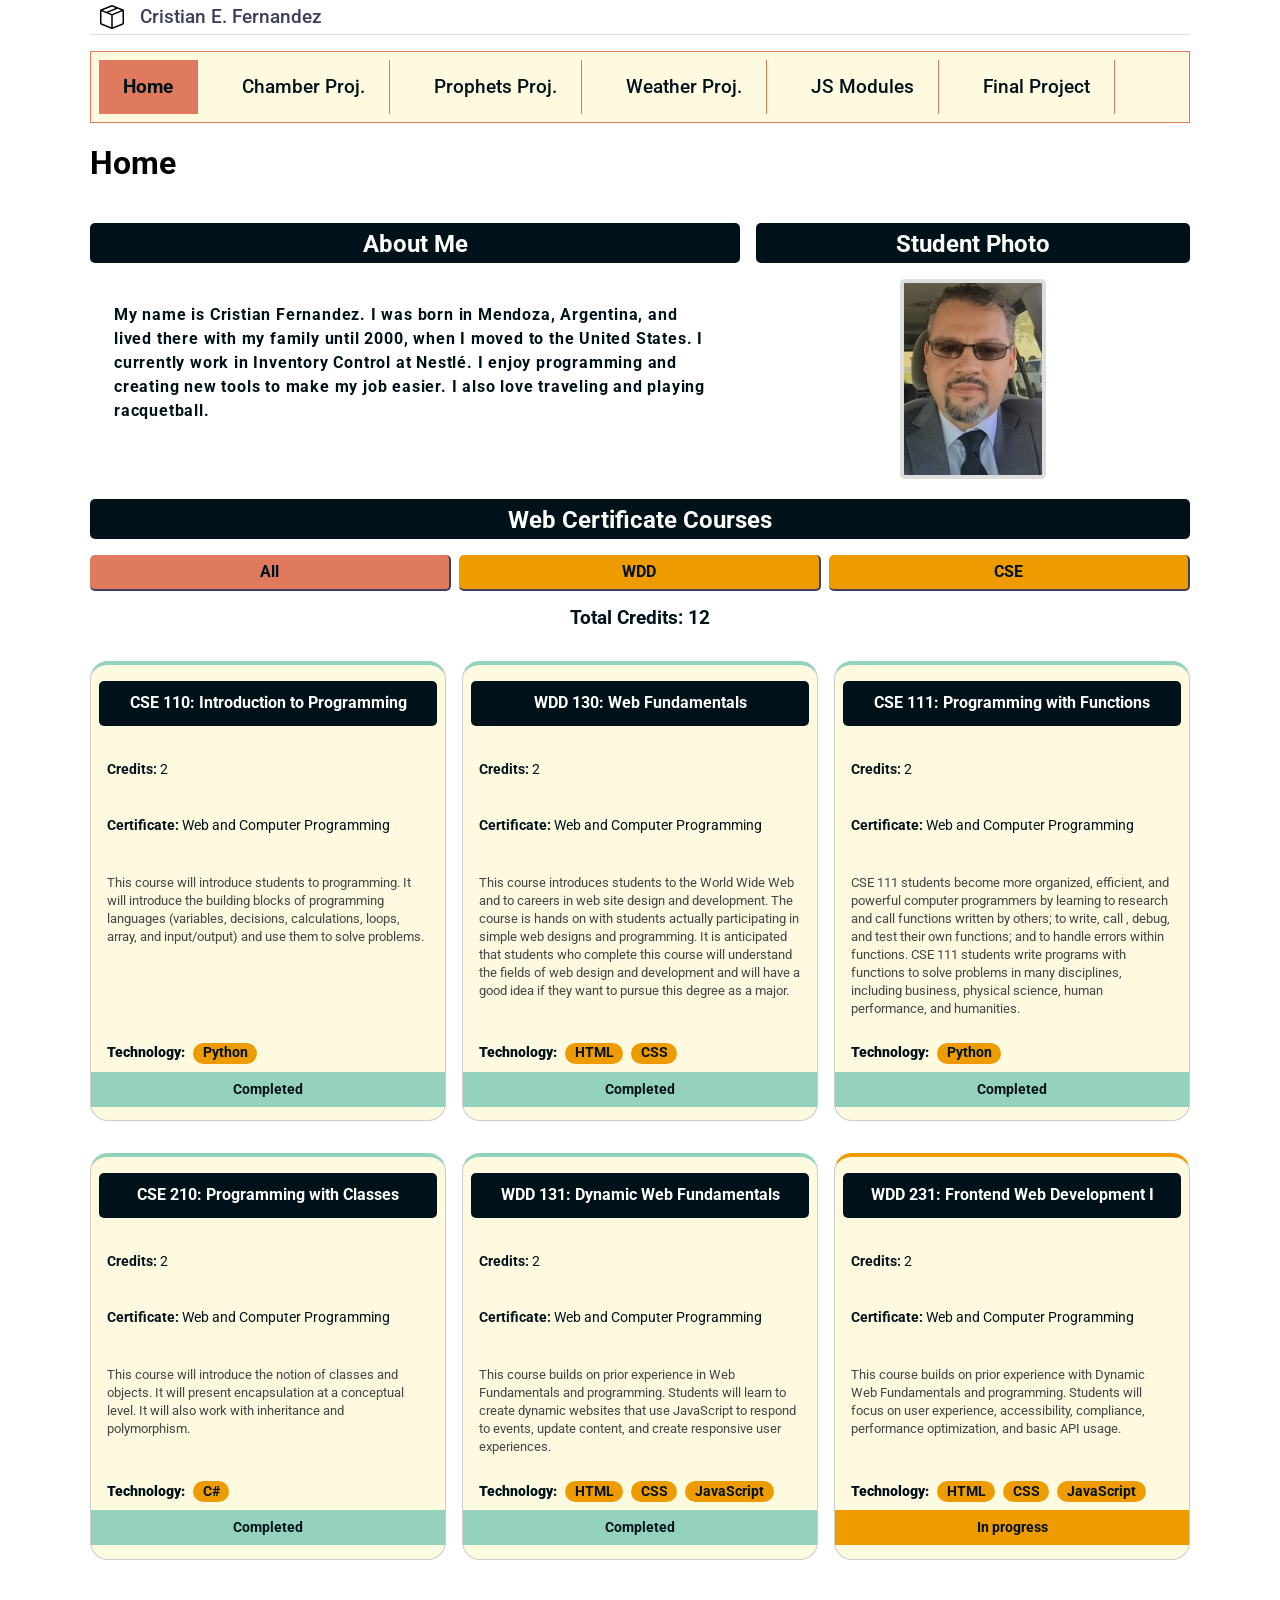
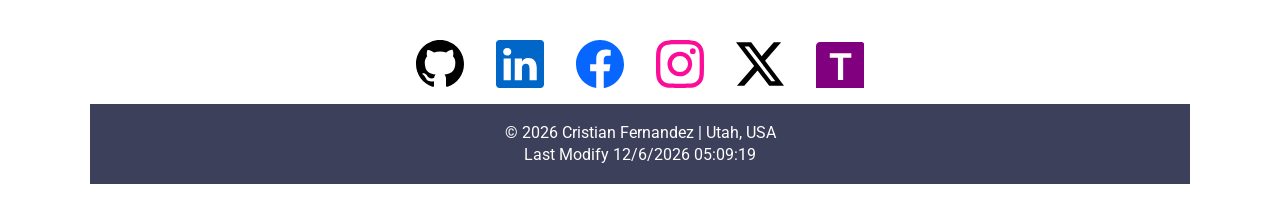
==== commit c455c813: "06-02-26" ====
--- a/index.html
+++ b/index.html
@@ -36,10 +36,11 @@
     </header>
     <nav><ul>
         <li class="current"><a href="#">Home</a></li>
-        <li><a href="chamber/index.html">Chamber Project</a></li>
-        <li><a href="prophets.html">Prophets Project</a></li>
-        <li><a href="weather.html">Weather Project</a></li>
-        <li><a href="week3/modules.html">JS Modules Project</a></li>
+        <li><a href="chamber/index.html">Chamber Proj.</a></li>
+        <li><a href="prophets.html">Prophets Proj.</a></li>
+        <li><a href="weather.html">Weather Proj.</a></li>
+        <li><a href="week3/modules.html">JS Modules</a></li>
+        <li><a href="project/index.html">Final Project</a></li>
     </ul></nav>
     <main>
         <h1>Home</h1>
